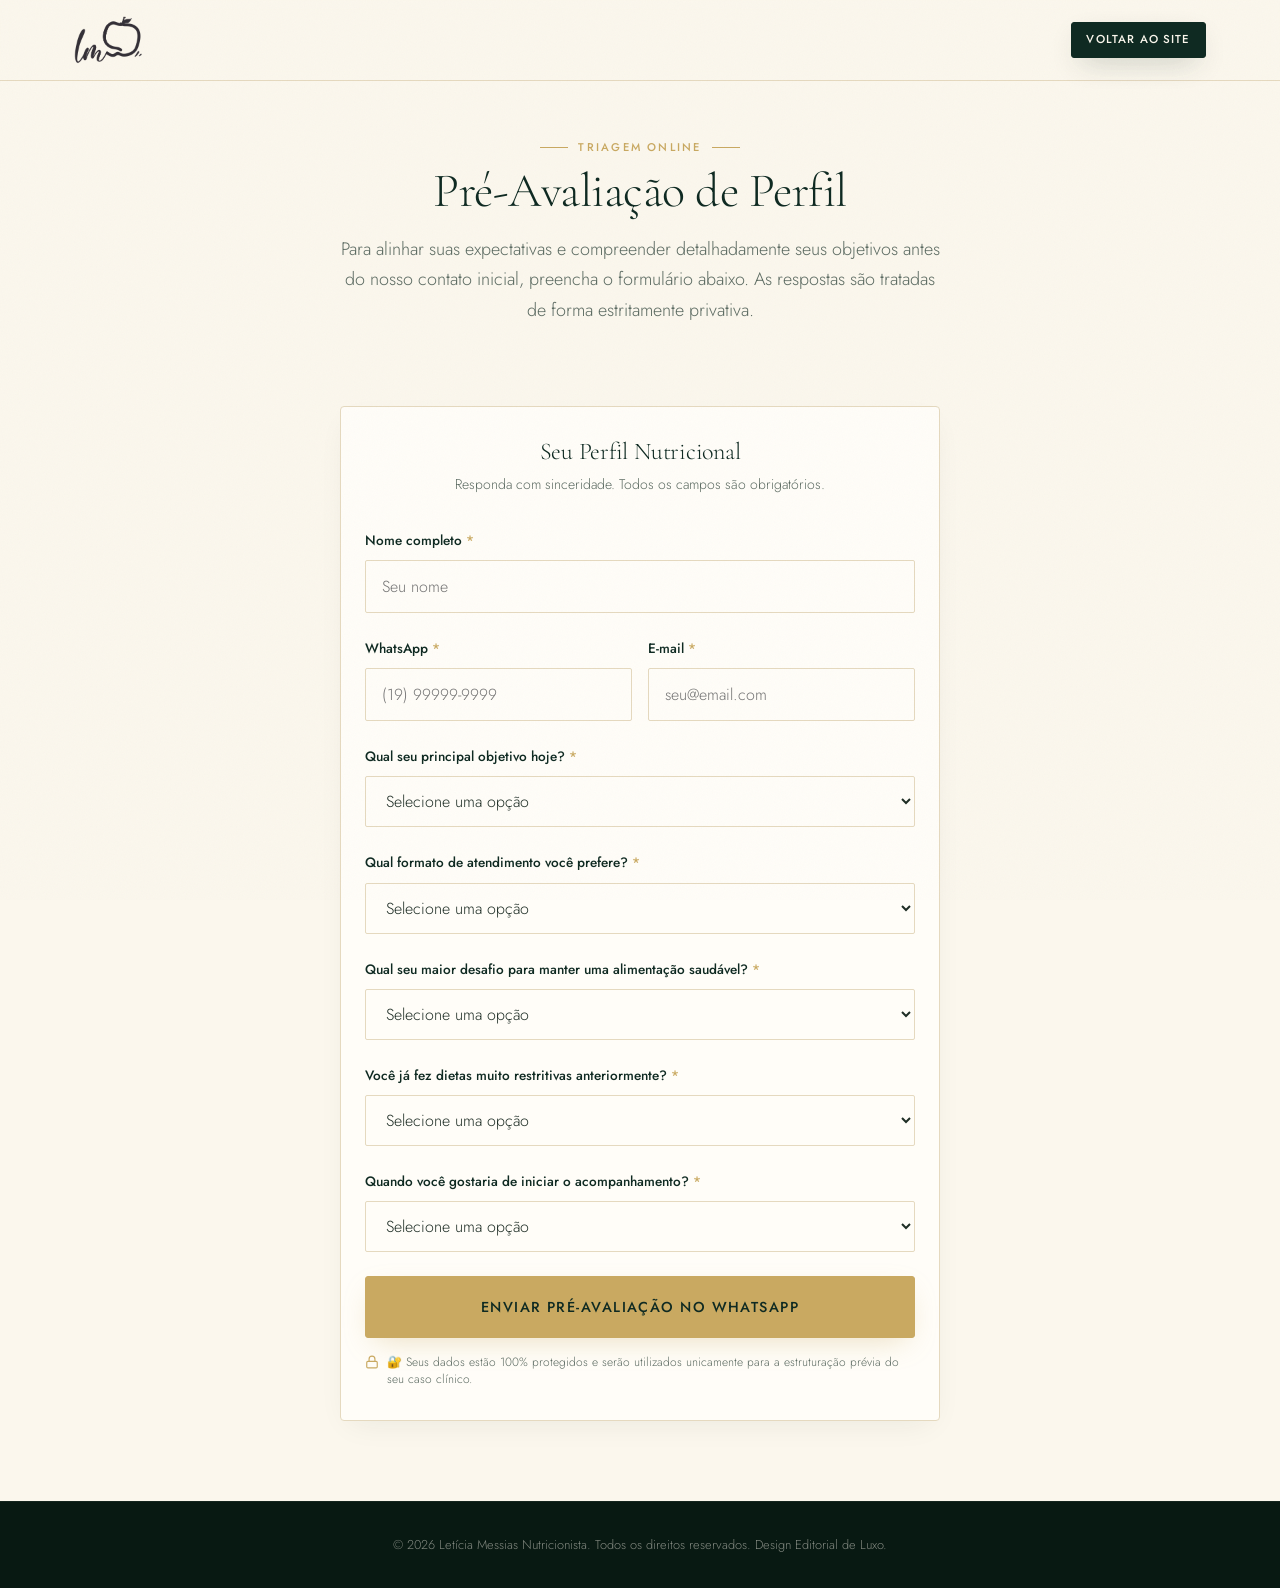
==== src/pre-avaliacao.html @ e96ed3b7 "Initial commit with clean editorial structure" ====
<!DOCTYPE html>
<html lang="pt-BR">
<head>
  <meta charset="UTF-8">
  <meta name="viewport" content="width=device-width, initial-scale=1.0">
  <meta name="description" content="Preencha sua pré-avaliação para o acompanhamento personalizado com a Dra. Letícia Messias.">
  <title>Pré-Avaliação — Dra. Letícia Messias</title>
  <link rel="stylesheet" href="./css/main.css">
</head>
<body>

  <!-- TEXTURA DE PAPEL EDITORIAL FIXA -->
  <div class="grain"></div>

  <!-- HEADER -->
  <header class="site-header">
    <div class="wrap nav">
      <a href="index.html" class="logo" aria-label="Página inicial">
        <img src="./assets/icons/logo.png" alt="Letícia Messias Nutricionista">
      </a>
      <a href="index.html" class="btn" style="padding: 0.6em 1.25em; font-size: 0.72rem;">Voltar ao Site</a>
    </div>
  </header>

  <main>
    <!-- HERO DA PRÉ-AVALIAÇÃO -->
    <section class="hero-form" style="padding-top: var(--space-12); padding-bottom: var(--space-4);">
      <div class="wrap text-center">
        <div class="sec-head center">
          <span class="eyebrow center">Triagem Online</span>
          <h2>Pré-Avaliação de Perfil</h2>
          <p style="max-width: 60ch; margin-inline: auto;">
            Para alinhar suas expectativas e compreender detalhadamente seus objetivos antes do nosso contato inicial, preencha o formulário abaixo. As respostas são tratadas de forma estritamente privativa.
          </p>
        </div>
      </div>
    </section>

    <!-- FORMULÁRIO -->
    <section class="form-section" style="padding-top: var(--space-4); padding-bottom: var(--space-20);">
      <div class="wrap">
        <div class="form-card" style="max-width: 600px; margin: 0 auto;">
          <div class="form-card__header">
            <h2 class="form-card__title">Seu Perfil Nutricional</h2>
            <p class="form-card__subtitle">Responda com sinceridade. Todos os campos são obrigatórios.</p>
          </div>

          <form
            class="form"
            data-whatsapp-form
            data-whatsapp-phone="5519992624315"
            data-whatsapp-title="Pré-Avaliação — Nova Paciente"
            novalidate
          >
            <div class="form__group">
              <label class="form__label form__label--required" for="nome">Nome completo</label>
              <input
                class="form__input"
                type="text"
                id="nome"
                name="nome"
                placeholder="Seu nome"
                required
                data-label="Nome"
              >
              <span class="form__error" id="erro-nome" data-error-for="nome">
                Por favor, preencha seu nome completo.
              </span>
            </div>

            <div class="form__row">
              <div class="form__group">
                <label class="form__label form__label--required" for="telefone">WhatsApp</label>
                <input
                  class="form__input"
                  type="tel"
                  id="telefone"
                  name="telefone"
                  placeholder="(19) 99999-9999"
                  required
                  data-label="WhatsApp"
                >
                <span class="form__error" id="erro-telefone" data-error-for="telefone">
                  Preencha seu WhatsApp.
                </span>
              </div>

              <div class="form__group">
                <label class="form__label form__label--required" for="email">E-mail</label>
                <input
                  class="form__input"
                  type="email"
                  id="email"
                  name="email"
                  placeholder="seu@email.com"
                  required
                  data-label="E-mail"
                >
                <span class="form__error" id="erro-email" data-error-for="email">
                  Preencha um e-mail válido.
                </span>
              </div>
            </div>

            <div class="form__group">
              <label class="form__label form__label--required" for="objetivo">Qual seu principal objetivo hoje?</label>
              <div class="form__select-wrap">
                <select
                  class="form__select"
                  id="objetivo"
                  name="objetivo"
                  required
                  data-label="Objetivo Principal"
                >
                  <option value="" disabled selected>Selecione uma opção</option>
                  <option value="emagrecimento">Emagrecimento Saudável</option>
                  <option value="ganho-massa">Hipertrofia / Ganho de Massa Magra</option>
                  <option value="performance">Melhora da Performance Esportiva</option>
                  <option value="saude-qualidade">Saúde, Qualidade de Vida e Reeducação</option>
                </select>
                <span class="form__error" id="erro-objetivo" data-error-for="objetivo">
                  Selecione seu objetivo.
                </span>
              </div>
            </div>

            <div class="form__group">
              <label class="form__label form__label--required" for="formato">Qual formato de atendimento você prefere?</label>
              <div class="form__select-wrap">
                <select
                  class="form__select"
                  id="formato"
                  name="formato"
                  required
                  data-label="Formato de Atendimento"
                >
                  <option value="" disabled selected>Selecione uma opção</option>
                  <option value="presencial">Presencial (Santa Bárbara d'Oeste/SP)</option>
                  <option value="online">Online (Teleconsulta para qualquer lugar do mundo)</option>
                  <option value="indiferente">Indiferente / Tanto faz</option>
                </select>
                <span class="form__error" id="erro-formato" data-error-for="formato">
                  Selecione o formato de atendimento preferido.
                </span>
              </div>
            </div>

            <div class="form__group">
              <label class="form__label form__label--required" for="desafio">Qual seu maior desafio para manter uma alimentação saudável?</label>
              <div class="form__select-wrap">
                <select
                  class="form__select"
                  id="desafio"
                  name="desafio"
                  required
                  data-label="Maior Desafio"
                >
                  <option value="" disabled selected>Selecione uma opção</option>
                  <option value="tempo">Falta de tempo para preparar as refeições</option>
                  <option value="ansiedade">Ansiedade, estresse e beliscos constantes</option>
                  <option value="adesao">Dificuldade em manter a constância na dieta</option>
                  <option value="social">Conciliar a alimentação com a vida social/viagens</option>
                </select>
                <span class="form__error" id="erro-desafio" data-error-for="desafio">
                  Selecione seu maior desafio.
                </span>
              </div>
            </div>

            <div class="form__group">
              <label class="form__label form__label--required" for="dieta">Você já fez dietas muito restritivas anteriormente?</label>
              <div class="form__select-wrap">
                <select
                  class="form__select"
                  id="dieta"
                  name="dieta"
                  required
                  data-label="Dietas Restritivas Anteriores"
                >
                  <option value="" disabled selected>Selecione uma opção</option>
                  <option value="sim">Sim, várias vezes (mas sempre recupero o peso)</option>
                  <option value="nao">Não, procuro manter algo equilibrado</option>
                  <option value="primeira-vez">Será minha primeira vez com acompanhamento profissional</option>
                </select>
                <span class="form__error" id="erro-dieta" data-error-for="dieta">
                  Selecione uma resposta.
                </span>
              </div>
            </div>

            <div class="form__group">
              <label class="form__label form__label--required" for="urgencia">Quando você gostaria de iniciar o acompanhamento?</label>
              <div class="form__select-wrap">
                <select
                  class="form__select"
                  id="urgencia"
                  name="urgencia"
                  required
                  data-label="Urgência para Início"
                >
                  <option value="" disabled selected>Selecione uma opção</option>
                  <option value="imediato">O quanto antes (estou pronta para começar agora)</option>
                  <option value="esta-semana">Nas próximas semanas</option>
                  <option value="pesquisando">Apenas pesquisando valores e entendendo o funcionamento</option>
                </select>
                <span class="form__error" id="erro-urgencia" data-error-for="urgencia">
                  Selecione uma opção de início.
                </span>
              </div>
            </div>

            <button class="btn btn--gold btn--full btn--lg" type="submit">
              Enviar Pré-Avaliação no WhatsApp
            </button>

            <p class="form__privacy">
              <svg viewBox="0 0 24 24" fill="none" stroke="currentColor" stroke-width="2" aria-hidden="true">
                <rect x="3" y="11" width="18" height="11" rx="2" ry="2"/>
                <path d="M7 11V7a5 5 0 0 1 10 0v4"/>
              </svg>
              🔐 Seus dados estão 100% protegidos e serão utilizados unicamente para a estruturação prévia do seu caso clínico.
            </p>

            <!-- Mensagem de Sucesso -->
            <div class="form__success" role="status" aria-live="polite">
              <div class="form__success-icon" aria-hidden="true">
                <svg viewBox="0 0 24 24" fill="none" stroke="currentColor" stroke-width="2" aria-hidden="true">
                  <polyline points="20 6 9 17 4 12"/>
                </svg>
              </div>
              <p class="form__success-title">Formulário Pronto!</p>
              <p class="form__success-text">Você será redirecionada para o WhatsApp da Dra. Letícia para finalizar e agendar seu horário.</p>
            </div>

          </form>
        </div>
      </div>
    </section>
  </main>

  <!-- FOOTER -->
  <footer class="site-footer">
    <div class="wrap">
      <p>© 2026 Letícia Messias Nutricionista. Todos os direitos reservados. Design Editorial de Luxo.</p>
    </div>
  </footer>

  <script src="./js/main.js"></script>
</body>
</html>
---- src/css/main.css ----
@import url('./reset.css');
@import url('./variables.css');

/* === LAYOUT E SEÇÕES GLOBAIS === */
section {
  padding-block: clamp(72px, 8vw, 140px);
  position: relative;
}

.wrap {
  max-width: var(--container-xl);
  margin-inline: auto;
  padding-inline: var(--space-6);
  position: relative;
  z-index: 2;
}

.alt-bg {
  background-color: var(--color-surface-dark);
}

.sec-head {
  max-width: 50rem;
  margin-bottom: var(--space-12);
}

.sec-head.center {
  margin-inline: auto;
  text-align: center;
}

.sec-head h2 {
  font-size: clamp(2rem, 4vw, 3rem);
}

.sec-head p {
  font-size: var(--text-lg);
  color: var(--color-text-muted);
  margin-top: var(--space-4);
}

/* === REVEAL EFFECT === */
.reveal {
  opacity: 0;
  transform: translateY(30px);
  transition: opacity 1.2s var(--transition-slow), transform 1.2s var(--transition-slow);
}

.reveal--visible {
  opacity: 1;
  transform: translateY(0);
}

.reveal-delay-1 { transition-delay: 150ms; }
.reveal-delay-2 { transition-delay: 300ms; }

/* === BOTÕES === */
.btn {
  display: inline-flex;
  align-items: center;
  gap: var(--space-3);
  background-color: var(--color-primary);
  color: var(--color-background);
  font-family: var(--font-body);
  font-weight: var(--font-weight-medium);
  font-size: 0.85rem;
  letter-spacing: 0.1em;
  text-transform: uppercase;
  padding: 1.1em 2em;
  border: 1px solid var(--color-primary);
  border-radius: 3px;
  cursor: pointer;
  transition: transform 0.5s var(--transition-base), box-shadow 0.5s var(--transition-base), background 0.35s;
  box-shadow: 0 10px 30px -10px rgba(15, 42, 34, 0.3);
}

.btn:hover {
  transform: translateY(-3px);
  box-shadow: 0 20px 40px -15px rgba(15, 42, 34, 0.4);
  background-color: var(--color-primary-dark);
}

.btn--gold {
  background-color: var(--color-accent);
  color: var(--color-primary);
  border-color: var(--color-accent);
  box-shadow: 0 10px 30px -10px rgba(201, 169, 97, 0.4);
}

.btn--gold:hover {
  background-color: var(--color-accent-light);
  border-color: var(--color-accent-light);
  box-shadow: 0 20px 40px -15px rgba(201, 169, 97, 0.5);
}

.btn--full {
  width: 100%;
  justify-content: center;
}

.btn--lg {
  font-size: 0.9rem;
  padding: 1.25em 2.5em;
}

/* Botões Secundários */
.btn--secondary-dark {
  background-color: transparent;
  color: var(--color-primary);
  border-color: var(--color-primary);
  box-shadow: none;
}

.btn--secondary-dark:hover {
  background-color: rgba(15, 42, 34, 0.05);
  color: var(--color-primary-dark);
  box-shadow: none;
  transform: translateY(-2px);
}

.btn--secondary-light {
  background-color: transparent;
  color: var(--color-background);
  border-color: var(--color-background);
  box-shadow: none;
}

.btn--secondary-light:hover {
  background-color: rgba(251, 247, 237, 0.1);
  color: var(--color-background);
  box-shadow: none;
  transform: translateY(-2px);
}

/* === HEADER / NAV === */
header.site-header {
  position: sticky;
  top: 0;
  z-index: 50;
  background-color: rgba(251, 247, 237, 0.85);
  backdrop-filter: blur(12px);
  -webkit-backdrop-filter: blur(12px);
  border-bottom: 1px solid var(--color-border);
}

.nav {
  display: flex;
  align-items: center;
  justify-content: space-between;
  padding-block: var(--space-4);
}

.logo {
  display: inline-flex;
  align-items: center;
  gap: var(--space-3);
}

.logo img {
  height: 48px;
  width: auto;
}

.nav-links {
  display: flex;
  gap: var(--space-8);
}

.nav-links a {
  font-size: 0.85rem;
  font-weight: var(--font-weight-medium);
  color: var(--color-text-muted);
  position: relative;
  padding-block: var(--space-2);
}

.nav-links a:hover {
  color: var(--color-primary);
}

.nav-links a::after {
  content: "";
  position: absolute;
  left: 0;
  bottom: 0;
  width: 0;
  height: 1px;
  background-color: var(--color-accent);
  transition: width 0.3s var(--transition-base);
}

.nav-links a:hover::after {
  width: 100%;
}

@media (max-width: 768px) {
  .nav-links { display: none; }
}

/* === HERO === */
.hero .grid {
  display: grid;
  grid-template-columns: 1.1fr 0.9fr;
  gap: var(--space-12);
  align-items: center;
}

.hero h1 {
  font-size: clamp(2.2rem, 5vw, 3.8rem);
  margin-bottom: var(--space-6);
}

.hero .sub {
  font-size: clamp(1rem, 2vw, 1.15rem);
  color: var(--color-text-muted);
  margin-bottom: var(--space-8);
  max-width: 48ch;
}

.cta-row {
  display: flex;
  gap: var(--space-4);
  flex-wrap: wrap;
}

.hero-location-highlight {
  background-color: rgba(201, 169, 97, 0.15);
  border-bottom: 1.5px solid var(--color-accent);
  padding: 2px 6px;
  border-radius: 2px;
  font-weight: var(--font-weight-medium);
  color: var(--color-primary);
  display: inline-block;
  white-space: nowrap;
}

.hero .hero-mobile-eyebrow {
  display: none;
}

/* Foto com moldura em arco (Inspirado na Roberta Lara / Mariana Fayad) */
.arch-wrap {
  position: relative;
  justify-self: center;
  width: min(100%, 360px);
}

.arch {
  position: relative;
  aspect-ratio: 4/5;
  border-radius: 50% 50% 6px 6px / 40% 40% 6px 6px;
  overflow: hidden;
  background-color: var(--color-primary-light);
  box-shadow: var(--shadow-lg);
  width: 100%;
}

.arch::before {
  content: "";
  position: absolute;
  inset: 8px;
  border: 1px solid var(--color-accent);
  border-radius: 50% 50% 3px 3px / 40% 40% 3px 3px;
  pointer-events: none;
  z-index: 2;
}

.arch img {
  width: 100%;
  height: 100%;
  object-fit: cover;
  object-position: 50% 15%;
}

.arch-tag {
  display: inline-block;
  background-color: var(--color-surface);
  color: var(--color-primary);
  padding: 12px 24px;
  border-radius: 3px;
  box-shadow: var(--shadow-md);
  margin-top: -24px;
  position: relative;
  z-index: 5;
  text-align: center;
  left: 50%;
  transform: translateX(-50%);
}

.arch-tag .tag-title {
  font-family: var(--font-heading);
  font-size: 0.95rem;
  font-weight: var(--font-weight-medium);
}

.arch-tag .tag-sub {
  font-size: 0.65rem;
  color: var(--color-accent);
  letter-spacing: 0.1em;
  text-transform: uppercase;
  margin-top: 2px;
}

@media (max-width: 768px) {
  .hero .grid {
    grid-template-columns: 1fr;
    text-align: center;
  }
  .hero .sub {
    margin-inline: auto;
  }
  .hero .cta-row {
    justify-content: center;
  }
  .arch-wrap {
    order: -1;
    width: min(80%, 280px);
    margin-bottom: var(--space-8);
  }
  .hero .hero-mobile-eyebrow {
    display: inline-flex;
    order: -2;
    margin-bottom: var(--space-6);
  }
  .hero-desktop-eyebrow {
    display: none;
  }
}

/* === SOBRE MIM === */
.sobre .grid {
  display: grid;
  grid-template-columns: 0.9fr 1.1fr;
  gap: var(--space-16);
  align-items: center;
}

.sobre .arch {
  border-radius: 6px 6px 50% 50% / 6px 6px 40% 40%;
}

.sobre__conteudo h2 {
  font-size: clamp(2rem, 3.5vw, 2.8rem);
  margin-bottom: var(--space-6);
}

.sobre__conteudo p {
  color: var(--color-text-muted);
  margin-bottom: var(--space-4);
  font-size: 1.05rem;
}

.sobre__formacao {
  margin-block: var(--space-4);
  font-size: 0.9rem;
  color: var(--color-text-muted);
  line-height: 1.5;
  border-left: 2px solid var(--color-accent);
  padding-left: var(--space-4);
}

.sobre__formacao p {
  margin-bottom: var(--space-2);
}

.sobre__formacao p:last-child {
  margin-bottom: 0;
}

.sobre__assinatura {
  font-family: var(--font-heading);
  font-size: 2rem;
  margin-top: var(--space-8);
  color: var(--color-accent);
}

@media (max-width: 768px) {
  .sobre .grid {
    grid-template-columns: 1fr;
    gap: var(--space-8);
  }
  .sobre__conteudo {
    text-align: center;
  }
  .sobre__formacao {
    text-align: left;
  }
}

/* === COMO FUNCIONA (TIMELINE EDITORIAL) === */
.timeline-grid {
  display: grid;
  grid-template-columns: repeat(3, 1fr);
  gap: var(--space-8);
}

.step-card {
  background-color: var(--color-surface);
  border: 1px solid var(--color-border);
  padding: var(--space-8);
  border-radius: 4px;
  position: relative;
  transition: transform 0.5s var(--transition-base), box-shadow 0.5s var(--transition-base);
}

.step-card:hover {
  transform: translateY(-5px);
  box-shadow: var(--shadow-md);
  border-color: var(--color-accent);
}

.step-num {
  font-family: var(--font-heading);
  font-size: 3rem;
  color: var(--color-accent-light);
  line-height: 1;
  margin-bottom: var(--space-4);
}

.step-card h3 {
  font-size: var(--text-xl);
  margin-bottom: var(--space-3);
  color: var(--color-primary);
}

.step-card p {
  color: var(--color-text-muted);
  font-size: 0.95rem;
}

@media (max-width: 768px) {
  .timeline-grid {
    grid-template-columns: 1fr;
    gap: var(--space-6);
  }
}

/* === BENEFÍCIOS === */
.beneficios-grid {
  display: grid;
  grid-template-columns: repeat(3, 1fr);
  gap: var(--space-8);
}

.beneficios-card {
  background-color: var(--color-surface);
  border-bottom: 2px solid transparent;
  padding: var(--space-8);
  border-radius: 4px;
  box-shadow: var(--shadow-sm);
  transition: all var(--transition-base);
}

.beneficios-card:hover {
  transform: translateY(-5px);
  box-shadow: var(--shadow-md);
  border-bottom-color: var(--color-accent);
}

.beneficios-icon {
  font-size: 2.2rem;
  color: var(--color-accent);
  margin-bottom: var(--space-4);
}

.beneficios-card h3 {
  font-size: var(--text-xl);
  margin-bottom: var(--space-3);
}

.beneficios-card p {
  color: var(--color-text-muted);
  font-size: 0.95rem;
}

@media (max-width: 768px) {
  .beneficios-grid {
    grid-template-columns: 1fr;
  }
}

/* === DEPOIMENTOS (ESTEIRA AUTOMÁTICA / MARQUEE) === */
.depoimentos__carousel-container {
  overflow: hidden;
  width: 100%;
  position: relative;
  padding-block: var(--space-6);
}

/* Efeito de fade nas bordas da esteira */
.depoimentos__carousel-container::before,
.depoimentos__carousel-container::after {
  content: "";
  position: absolute;
  top: 0;
  bottom: 0;
  width: 120px;
  z-index: 2;
  pointer-events: none;
}

.depoimentos__carousel-container::before {
  left: 0;
  background: linear-gradient(to right, var(--color-background) 0%, transparent 100%);
}

.depoimentos__carousel-container::after {
  right: 0;
  background: linear-gradient(to left, var(--color-background) 0%, transparent 100%);
}

.depoimentos__track {
  display: flex;
  gap: var(--space-8);
  width: max-content;
  animation: scrollMarquee 45s linear infinite;
}

.depoimentos__track:hover {
  animation-play-state: paused;
}

.depoimentos-card {
  background-color: var(--color-surface);
  border: 1px solid var(--color-border);
  padding: var(--space-8);
  border-radius: 4px;
  box-shadow: var(--shadow-sm);
  flex: 0 0 380px; /* Largura fixa para os cards da esteira */
  display: flex;
  flex-direction: column;
  justify-content: space-between;
}

@media (max-width: 480px) {
  .depoimentos-card {
    flex: 0 0 300px;
  }
}

@keyframes scrollMarquee {
  0% { transform: translateX(0); }
  100% { transform: translateX(calc(-50% - var(--space-4))); }
}

.stars {
  color: var(--color-accent);
  font-size: var(--text-lg);
  margin-bottom: var(--space-4);
  letter-spacing: 2px;
}

.depoimentos-card blockquote {
  font-family: var(--font-heading);
  font-size: var(--text-lg);
  font-style: italic;
  line-height: 1.4;
  color: var(--color-primary);
  margin-bottom: var(--space-6);
}

.author {
  font-family: var(--font-body);
  font-size: 0.85rem;
  text-transform: uppercase;
  letter-spacing: 0.1em;
  color: var(--color-text-muted);
}

.google-badge {
  display: inline-flex;
  align-items: center;
  gap: 10px;
  margin-top: var(--space-4);
  background: var(--color-surface);
  padding: 8px 16px;
  border: 1px solid var(--color-border);
  border-radius: 4px;
  box-shadow: var(--shadow-sm);
}

.google-badge .stars {
  margin-bottom: 0;
}

.google-badge-score {
  font-weight: bold;
  font-size: 1.2rem;
  color: var(--color-primary);
  font-family: var(--font-body);
}

.google-badge-text {
  font-size: 0.85rem;
  color: var(--color-text-muted);
}

/* === SEÇÃO TRIAGEM (PRÉ-AVALIAÇÃO) === */
.triagem .grid {
  display: grid;
  grid-template-columns: 1.1fr 0.9fr;
  gap: var(--space-16);
  align-items: center;
}

.triagem__content h2 {
  font-size: clamp(2rem, 3.5vw, 2.8rem);
  margin-bottom: var(--space-6);
}

.triagem__content p {
  color: var(--color-text-muted);
  margin-bottom: var(--space-4);
  font-size: 1.05rem;
}

.triagem__content .btn {
  margin-top: var(--space-4);
}

.triagem__cards {
  display: flex;
  flex-direction: column;
  gap: var(--space-4);
}

.triagem-info-card {
  background-color: var(--color-surface);
  padding: var(--space-6);
  border-radius: 4px;
  border: 1px solid var(--color-border);
  display: flex;
  gap: var(--space-4);
  align-items: center;
  box-shadow: var(--shadow-sm);
  transition: transform var(--transition-base);
}

.triagem-info-card:hover {
  transform: translateX(5px);
  border-color: var(--color-accent);
}

.triagem-info-card span {
  font-size: 2.2rem;
}

.triagem-info-card h3 {
  font-size: 1.15rem;
  margin-bottom: 2px;
  color: var(--color-primary);
}

.triagem-info-card p {
  font-size: 0.85rem;
  color: var(--color-text-muted);
  line-height: 1.4;
}

@media (max-width: 768px) {
  .triagem .grid {
    grid-template-columns: 1fr;
    gap: var(--space-12);
  }
}

/* === BOTÃO FLUTUANTE WHATSAPP === */
.whatsapp-float {
  position: fixed;
  bottom: 24px;
  right: 24px;
  width: 60px;
  height: 60px;
  border-radius: 50%;
  background: linear-gradient(135deg, #25D366 0%, #00a639 100%);
  color: #fff;
  display: grid;
  place-items: center;
  box-shadow: 0 4px 14px rgba(0, 0, 0, 0.18), 0 2px 6px rgba(0, 0, 0, 0.1);
  z-index: 999;
  transition: transform 0.25s, box-shadow 0.25s;
  cursor: pointer;
}

.whatsapp-float:hover {
  transform: scale(1.1) translateY(-2px);
  box-shadow: 0 8px 24px rgba(0, 0, 0, 0.22);
}

.whatsapp-float svg {
  width: 32px;
  height: 32px;
  fill: currentColor;
}

/* === FAQ ACCORDION === */
.faq-list {
  max-width: 42rem;
  margin-inline: auto;
  display: flex;
  flex-direction: column;
  gap: var(--space-4);
}

.faq__item {
  border-bottom: 1px solid var(--color-border);
}

.faq__question {
  display: flex;
  align-items: center;
  justify-content: space-between;
  padding-block: var(--space-4);
  cursor: pointer;
}

.faq__question h3 {
  font-size: var(--text-lg);
  font-family: var(--font-body);
  font-weight: var(--font-weight-medium);
  color: var(--color-primary);
}

.faq__icon {
  font-size: 1.5rem;
  color: var(--color-accent);
  transition: transform var(--transition-fast);
}

.faq__answer {
  max-height: 0;
  overflow: hidden;
  transition: max-height var(--transition-base), padding var(--transition-base);
}

.faq__answer p {
  padding-bottom: var(--space-4);
  color: var(--color-text-muted);
  font-size: 0.95rem;
}

.faq__item--active .faq__icon {
  transform: rotate(45deg);
}

/* === LOCALIZAÇÃO === */
.localizacao .grid {
  display: grid;
  grid-template-columns: 1fr 1.1fr;
  gap: var(--space-12);
  align-items: center;
}

.localizacao__content p {
  color: var(--color-text-muted);
  margin-bottom: var(--space-4);
  font-size: 1.05rem;
}

.localizacao__content p.localizacao-warning {
  margin-bottom: var(--space-6);
  font-style: italic;
  font-size: 0.95rem;
}

.localizacao__detalhes {
  display: flex;
  flex-direction: column;
  gap: var(--space-4);
  margin-bottom: var(--space-8);
}

.localizacao__item {
  display: flex;
  gap: var(--space-3);
  align-items: flex-start;
}

.localizacao__icon {
  font-size: 1.3rem;
  margin-top: 2px;
}

.localizacao__item-title {
  color: var(--color-primary);
  display: block;
  font-weight: var(--font-weight-medium);
}

.localizacao__item-text {
  font-size: 0.95rem;
  color: var(--color-text-muted);
  line-height: 1.4;
  display: block;
}

.localizacao__link {
  color: var(--color-accent);
  font-size: 0.85rem;
  font-weight: var(--font-weight-medium);
  margin-top: 4px;
  display: inline-block;
  text-decoration: underline;
}

.localizacao__imagem-wrapper {
  position: relative;
}

.localizacao .arch {
  border-radius: 6px;
  box-shadow: var(--shadow-lg);
  aspect-ratio: 16/9;
}

.localizacao__imagem-wrapper img {
  width: 100%;
  height: 100%;
  object-fit: cover;
}

.localizacao__badge {
  position: absolute;
  bottom: 16px;
  left: 16px;
  background: rgba(15, 42, 34, 0.95);
  color: #fff;
  padding: 12px 20px;
  border-radius: 4px;
  border: 1px solid rgba(255, 255, 255, 0.15);
  box-shadow: var(--shadow-md);
  backdrop-filter: blur(8px);
}

.localizacao__badge h3 {
  color: #fff;
  font-size: 1rem;
  margin-bottom: 2px;
}

.localizacao__badge p {
  font-size: 0.8rem;
  color: rgba(255, 255, 255, 0.7);
  line-height: 1.2;
}

@media (max-width: 768px) {
  .localizacao .grid {
    grid-template-columns: 1fr;
    gap: var(--space-8);
  }
}

/* === CTA FINAL === */
.cta-final {
  background-color: var(--color-primary);
  color: var(--color-background);
  text-align: center;
  padding-block: clamp(60px, 8vw, 100px);
}

.cta-final h2 {
  color: var(--color-background);
  font-size: clamp(2rem, 3.5vw, 3rem);
  margin-bottom: var(--space-4);
}

.cta-final p {
  color: rgba(251, 247, 237, 0.75);
  font-size: var(--text-lg);
  margin-bottom: var(--space-8);
  max-width: 40ch;
  margin-inline: auto;
}

.cta-final .cta-row {
  display: flex;
  gap: var(--space-4);
  justify-content: center;
  flex-wrap: wrap;
}

/* === FORMULÁRIO (PRÉ-AVALIAÇÃO) === */
.form-card {
  background-color: var(--color-surface);
  border: 1px solid var(--color-border);
  border-radius: 4px;
  padding: var(--space-8) var(--space-6);
  box-shadow: var(--shadow-md);
}

.form-card__header {
  margin-bottom: var(--space-8);
  text-align: center;
}

.form-card__title {
  font-size: var(--text-2xl);
  margin-bottom: var(--space-2);
}

.form-card__subtitle {
  font-size: var(--text-sm);
  color: var(--color-text-muted);
}

.form__row {
  display: grid;
  grid-template-columns: 1fr 1fr;
  gap: var(--space-4);
}

@media (max-width: 600px) {
  .form__row {
    grid-template-columns: 1fr;
  }
}

.form__group {
  margin-bottom: var(--space-6);
  display: flex;
  flex-direction: column;
}

.form__label {
  font-size: 0.85rem;
  font-weight: var(--font-weight-medium);
  margin-bottom: var(--space-2);
  color: var(--color-primary);
}

.form__label--required::after {
  content: " *";
  color: var(--color-accent);
}

.form__input, .form__select {
  padding: var(--space-3) var(--space-4);
  border: 1px solid var(--color-border);
  background-color: var(--color-surface);
  color: var(--color-text);
  font-family: var(--font-body);
  font-size: var(--text-base);
  border-radius: 2px;
  outline: none;
  transition: border-color var(--transition-fast), box-shadow var(--transition-fast);
}

.form__input:focus, .form__select:focus {
  border-color: var(--color-accent);
  box-shadow: 0 0 0 3px rgba(201, 169, 97, 0.1);
}

.form__input.is-error, .form__select.is-error {
  border-color: var(--color-error);
}

.form__select-wrap {
  position: relative;
  display: flex;
  flex-direction: column;
}

.form__error {
  font-size: 0.8rem;
  color: var(--color-error);
  margin-top: var(--space-2);
  display: none;
  align-items: center;
  gap: var(--space-1);
}

.form__privacy {
  display: flex;
  align-items: flex-start;
  gap: var(--space-2);
  font-size: 0.75rem;
  color: var(--color-text-muted);
  margin-top: var(--space-4);
  line-height: 1.4;
}

.form__privacy svg {
  flex-shrink: 0;
  width: 14px;
  height: 14px;
  color: var(--color-accent);
  margin-top: 1px;
}

.form__success {
  display: none;
  text-align: center;
  padding-block: var(--space-12);
}

.form__success.is-visible {
  display: block;
}

.form__success-icon {
  width: 64px;
  height: 64px;
  border-radius: 50%;
  border: 2px solid var(--color-accent);
  color: var(--color-accent);
  display: grid;
  place-items: center;
  margin: 0 auto var(--space-6);
}

.form__success-icon svg {
  width: 32px;
  height: 32px;
}

.form__success-title {
  font-family: var(--font-heading);
  font-size: var(--text-2xl);
  margin-bottom: var(--space-2);
}

.form__success-text {
  color: var(--color-text-muted);
  font-size: var(--text-base);
}

.eyebrow {
  font-family: var(--font-body);
  font-weight: var(--font-weight-medium);
  text-transform: uppercase;
  letter-spacing: .2em;
  font-size: .7rem;
  color: var(--color-accent);
  display: inline-flex;
  align-items: center;
  gap: .9em;
  margin-bottom: var(--space-2);
}

.eyebrow::before {
  content: "";
  width: 28px;
  height: 1px;
  background: var(--color-accent);
  display: inline-block;
}

.eyebrow.center {
  justify-content: center;
}

.eyebrow.center::after {
  content: "";
  width: 28px;
  height: 1px;
  background: var(--color-accent);
  display: inline-block;
}

/* === FOOTER === */
footer.site-footer {
  background-color: var(--color-primary-dark);
  color: rgba(251, 247, 237, 0.5);
  text-align: center;
  padding-block: var(--space-8);
  font-size: 0.8rem;
  border-top: 1px solid rgba(255, 255, 255, 0.05);
}
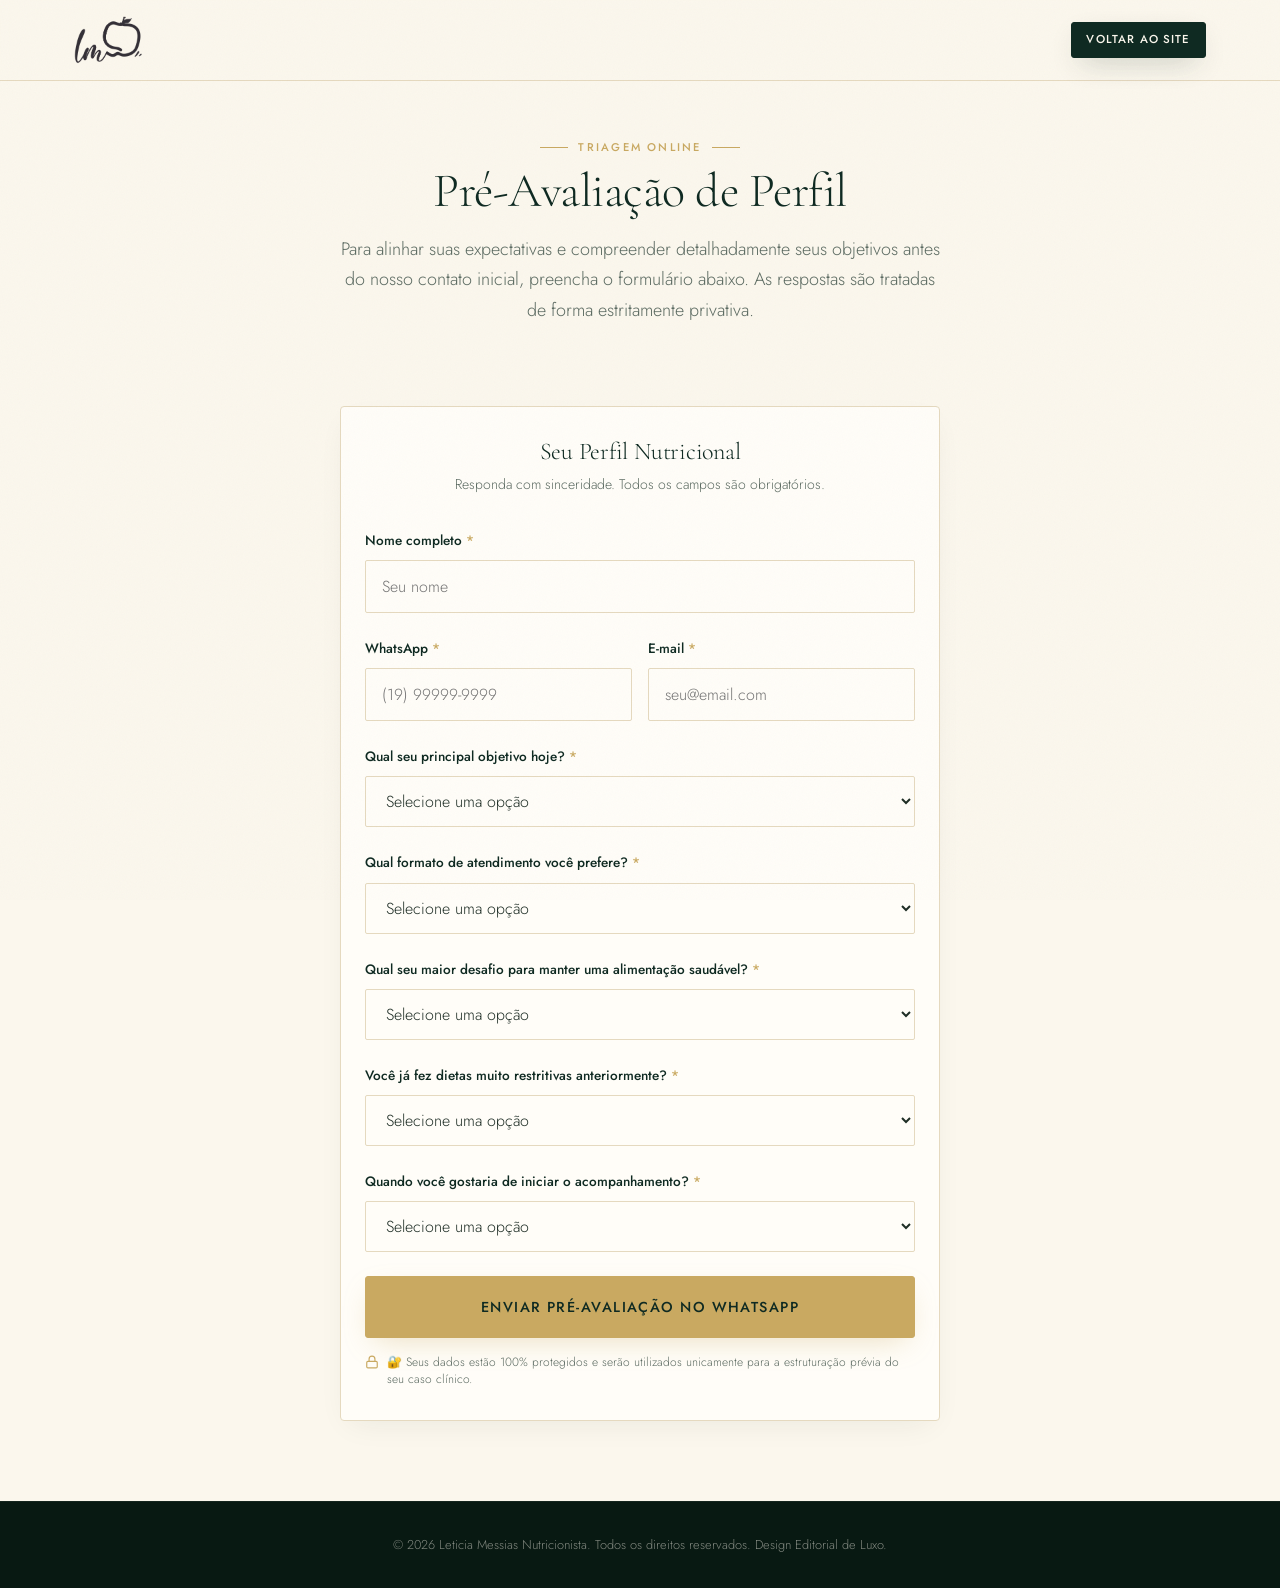
==== commit 1a360309: "corrigido: Leticia sem acento nas paginas do site" ====
--- a/src/pre-avaliacao.html
+++ b/src/pre-avaliacao.html
@@ -3,8 +3,8 @@
 <head>
   <meta charset="UTF-8">
   <meta name="viewport" content="width=device-width, initial-scale=1.0">
-  <meta name="description" content="Preencha sua pré-avaliação para o acompanhamento personalizado com a Dra. Letícia Messias.">
-  <title>Pré-Avaliação — Dra. Letícia Messias</title>
+  <meta name="description" content="Preencha sua pré-avaliação para o acompanhamento personalizado com a Dra. Leticia Messias.">
+  <title>Pré-Avaliação — Dra. Leticia Messias</title>
   <link rel="stylesheet" href="./css/main.css">
 </head>
 <body>
@@ -16,7 +16,7 @@
   <header class="site-header">
     <div class="wrap nav">
       <a href="index.html" class="logo" aria-label="Página inicial">
-        <img src="./assets/icons/logo.png" alt="Letícia Messias Nutricionista">
+        <img src="./assets/icons/logo.png" alt="Leticia Messias Nutricionista">
       </a>
       <a href="index.html" class="btn" style="padding: 0.6em 1.25em; font-size: 0.72rem;">Voltar ao Site</a>
     </div>
@@ -229,7 +229,7 @@
                 </svg>
               </div>
               <p class="form__success-title">Formulário Pronto!</p>
-              <p class="form__success-text">Você será redirecionada para o WhatsApp da Dra. Letícia para finalizar e agendar seu horário.</p>
+              <p class="form__success-text">Você será redirecionada para o WhatsApp da Dra. Leticia para finalizar e agendar seu horário.</p>
             </div>
 
           </form>
@@ -241,7 +241,7 @@
   <!-- FOOTER -->
   <footer class="site-footer">
     <div class="wrap">
-      <p>© 2026 Letícia Messias Nutricionista. Todos os direitos reservados. Design Editorial de Luxo.</p>
+      <p>© 2026 Leticia Messias Nutricionista. Todos os direitos reservados. Design Editorial de Luxo.</p>
     </div>
   </footer>
 
